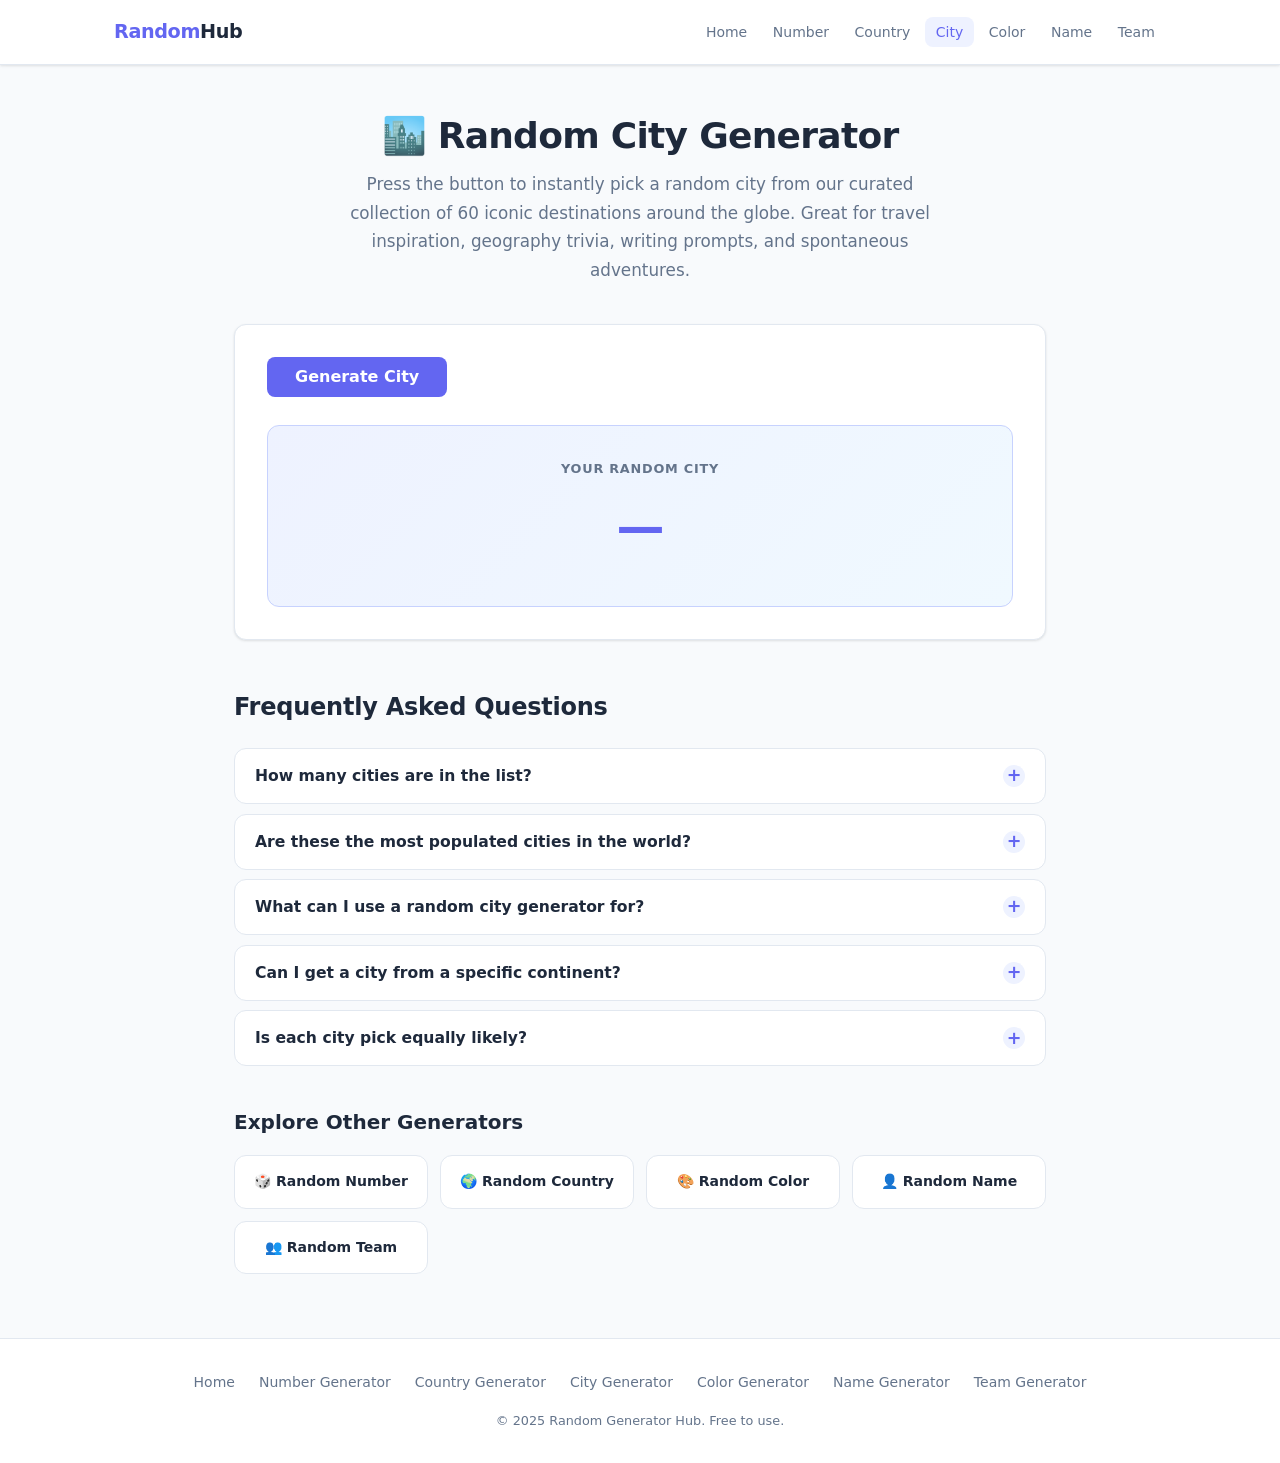
==== random-city-generator.html @ 56de4737 "initial random generator site" ====
<!DOCTYPE html>
<html lang="en">
<head>
  <meta charset="UTF-8" />
  <meta name="viewport" content="width=device-width, initial-scale=1.0" />
  <title>Random City Generator – Pick a Random City Worldwide</title>
  <meta name="description" content="Get a random city from around the world with one click. Use it for travel planning, creative writing, geography games, or just for fun." />
  <link rel="canonical" href="https://randomgeneratorhub.com/random-city-generator.html" />

  <!-- Open Graph -->
  <meta property="og:title" content="Random City Generator – Pick a Random City Worldwide" />
  <meta property="og:description" content="Instantly discover a random city from 60 global destinations. Free online tool, no sign-up, works in any browser." />
  <meta property="og:url" content="https://randomgeneratorhub.com/random-city-generator.html" />
  <meta property="og:type" content="website" />
  <meta property="og:image" content="https://randomgeneratorhub.com/og-image.png" />

  <link rel="stylesheet" href="css/style.css" />

  <!-- JSON-LD -->
  <script type="application/ld+json">
  {
    "@context": "https://schema.org",
    "@type": "WebApplication",
    "name": "Random City Generator",
    "url": "https://randomgeneratorhub.com/random-city-generator.html",
    "description": "Pick a random city from a curated list of 60 global destinations with one click.",
    "applicationCategory": "UtilityApplication",
    "operatingSystem": "Any",
    "offers": { "@type": "Offer", "price": "0", "priceCurrency": "USD" }
  }
  </script>
</head>
<body>

<header>
  <div class="nav-inner">
    <a href="index.html" class="logo">Random<span>Hub</span></a>
    <button class="nav-toggle" id="nav-toggle" aria-label="Toggle navigation" aria-expanded="false">
      <span></span><span></span><span></span>
    </button>
    <nav>
      <ul id="nav-menu">
        <li><a href="index.html">Home</a></li>
        <li><a href="random-number-generator.html">Number</a></li>
        <li><a href="random-country-generator.html">Country</a></li>
        <li><a href="random-city-generator.html" class="active">City</a></li>
        <li><a href="random-color-generator.html">Color</a></li>
        <li><a href="random-name-generator.html">Name</a></li>
        <li><a href="random-team-generator.html">Team</a></li>
      </ul>
    </nav>
  </div>
</header>

<main>
  <div class="page-header">
    <h1>🏙️ Random City Generator</h1>
    <p class="intro">Press the button to instantly pick a random city from our curated collection of 60 iconic destinations around the globe. Great for travel inspiration, geography trivia, writing prompts, and spontaneous adventures.</p>
  </div>

  <div class="tool-card">
    <button class="btn btn-primary" id="generate-btn">Generate City</button>

    <div class="result-box" aria-live="polite">
      <span class="result-label">Your random city</span>
      <span class="result-value" id="result-value">—</span>
      <span style="font-size:0.8rem;color:var(--muted)" id="result-count"></span>
    </div>
  </div>

  <!-- FAQ -->
  <section class="faq" aria-label="Frequently asked questions">
    <h2>Frequently Asked Questions</h2>

    <div class="faq-item">
      <button class="faq-question">
        How many cities are in the list?
        <span class="faq-icon">+</span>
      </button>
      <div class="faq-answer">
        The list includes 60 cities spanning every major region of the world — from Amsterdam and Buenos Aires to Tokyo and Zürich. It focuses on globally recognized cities known for culture, tourism, or commerce.
      </div>
    </div>

    <div class="faq-item">
      <button class="faq-question">
        Are these the most populated cities in the world?
        <span class="faq-icon">+</span>
      </button>
      <div class="faq-answer">
        Not exclusively. The list balances population size with international recognition and geographic diversity. Cities like Tokyo, Shanghai, and São Paulo are included, but so are smaller yet iconic cities like Prague, Dublin, and Florence.
      </div>
    </div>

    <div class="faq-item">
      <button class="faq-question">
        What can I use a random city generator for?
        <span class="faq-icon">+</span>
      </button>
      <div class="faq-answer">
        Common uses include: planning your next travel destination, setting the scene in fiction writing, hosting geography quiz nights, generating random settings for board games or role-playing games, and breaking decision paralysis when choosing a vacation spot.
      </div>
    </div>

    <div class="faq-item">
      <button class="faq-question">
        Can I get a city from a specific continent?
        <span class="faq-icon">+</span>
      </button>
      <div class="faq-answer">
        The current version generates from the full worldwide list. A continent filter is planned for a future update. For now, keep clicking — with 60 cities across six continents, variety is guaranteed.
      </div>
    </div>

    <div class="faq-item">
      <button class="faq-question">
        Is each city pick equally likely?
        <span class="faq-icon">+</span>
      </button>
      <div class="faq-answer">
        Yes. Every city has exactly the same probability of being selected, making the pick fully unbiased each time you click Generate.
      </div>
    </div>
  </section>

  <!-- Related tools -->
  <section class="related" aria-label="Related generators">
    <h2>Explore Other Generators</h2>
    <div class="related-grid">
      <a href="random-number-generator.html" class="related-link">🎲 Random Number</a>
      <a href="random-country-generator.html" class="related-link">🌍 Random Country</a>
      <a href="random-color-generator.html" class="related-link">🎨 Random Color</a>
      <a href="random-name-generator.html" class="related-link">👤 Random Name</a>
      <a href="random-team-generator.html" class="related-link">👥 Random Team</a>
    </div>
  </section>
</main>

<footer>
  <div class="footer-inner">
    <div class="footer-links">
      <a href="index.html">Home</a>
      <a href="random-number-generator.html">Number Generator</a>
      <a href="random-country-generator.html">Country Generator</a>
      <a href="random-city-generator.html">City Generator</a>
      <a href="random-color-generator.html">Color Generator</a>
      <a href="random-name-generator.html">Name Generator</a>
      <a href="random-team-generator.html">Team Generator</a>
    </div>
    <p class="footer-copy">&copy; 2025 Random Generator Hub. Free to use.</p>
  </div>
</footer>

<script src="js/main.js"></script>
<script src="js/random-city.js"></script>
</body>
</html>
---- css/style.css ----
/* ===== Variables ===== */
:root {
  --primary: #6366f1;
  --primary-dark: #4f46e5;
  --primary-light: #818cf8;
  --bg: #f8fafc;
  --surface: #ffffff;
  --text: #1e293b;
  --muted: #64748b;
  --border: #e2e8f0;
  --radius: 12px;
  --shadow: 0 1px 3px rgba(0,0,0,0.08), 0 1px 2px rgba(0,0,0,0.04);
  --shadow-md: 0 4px 6px -1px rgba(0,0,0,0.1), 0 2px 4px -1px rgba(0,0,0,0.06);
}

/* ===== Reset ===== */
*, *::before, *::after { box-sizing: border-box; margin: 0; padding: 0; }
html { scroll-behavior: smooth; -webkit-text-size-adjust: 100%; }
body { font-family: system-ui, -apple-system, BlinkMacSystemFont, 'Segoe UI', sans-serif; background: var(--bg); color: var(--text); line-height: 1.65; }
a { color: var(--primary); text-decoration: none; }
a:hover { text-decoration: underline; }
ul, ol { list-style: none; }
img { max-width: 100%; display: block; }
button { font-family: inherit; }

/* ===== Header / Nav ===== */
header {
  background: var(--surface);
  border-bottom: 1px solid var(--border);
  position: sticky;
  top: 0;
  z-index: 100;
  box-shadow: var(--shadow);
}
.nav-inner {
  max-width: 1100px;
  margin: 0 auto;
  padding: 0 1.5rem;
  display: flex;
  align-items: center;
  justify-content: space-between;
  height: 64px;
}
.logo {
  font-size: 1.2rem;
  font-weight: 800;
  color: var(--primary);
  letter-spacing: -0.02em;
  white-space: nowrap;
}
.logo span { color: var(--text); }
nav ul {
  display: flex;
  gap: 0.2rem;
  align-items: center;
}
nav ul li a {
  padding: 0.45rem 0.7rem;
  border-radius: 8px;
  color: var(--muted);
  font-size: 0.875rem;
  font-weight: 500;
  transition: color 0.15s, background 0.15s;
  white-space: nowrap;
}
nav ul li a:hover,
nav ul li a.active {
  color: var(--primary);
  background: #eef2ff;
  text-decoration: none;
}
.nav-toggle {
  display: none;
  background: none;
  border: none;
  cursor: pointer;
  padding: 0.5rem;
  flex-direction: column;
  gap: 5px;
}
.nav-toggle span {
  display: block;
  width: 22px;
  height: 2px;
  background: var(--text);
  border-radius: 2px;
  transition: 0.3s;
}

/* ===== Homepage Hero ===== */
.hero {
  text-align: center;
  padding: 5rem 1.5rem 3rem;
}
.hero h1 {
  font-size: clamp(2rem, 5vw, 3.25rem);
  font-weight: 800;
  letter-spacing: -0.03em;
  margin-bottom: 1rem;
  line-height: 1.2;
}
.hero h1 span { color: var(--primary); }
.hero p {
  font-size: 1.15rem;
  color: var(--muted);
  max-width: 560px;
  margin: 0 auto 2.5rem;
}

/* ===== Generator Cards Grid (Homepage) ===== */
.generators-grid {
  display: grid;
  grid-template-columns: repeat(auto-fill, minmax(240px, 1fr));
  gap: 1.25rem;
  max-width: 1000px;
  margin: 0 auto;
  padding: 0 1.5rem 4rem;
}
.generator-card {
  background: var(--surface);
  border: 1px solid var(--border);
  border-radius: var(--radius);
  padding: 2rem 1.5rem;
  text-align: center;
  transition: all 0.2s;
  display: block;
  color: var(--text);
  box-shadow: var(--shadow);
}
.generator-card:hover {
  border-color: var(--primary);
  transform: translateY(-4px);
  box-shadow: var(--shadow-md);
  text-decoration: none;
}
.generator-card .icon {
  font-size: 2.75rem;
  margin-bottom: 1rem;
  display: block;
  line-height: 1;
}
.generator-card h2 {
  font-size: 1.05rem;
  font-weight: 700;
  color: var(--text);
  margin-bottom: 0.5rem;
}
.generator-card p {
  font-size: 0.85rem;
  color: var(--muted);
  line-height: 1.5;
}

/* ===== Main Content ===== */
main {
  max-width: 860px;
  margin: 0 auto;
  padding: 3rem 1.5rem 4rem;
}
.page-header {
  text-align: center;
  margin-bottom: 2.5rem;
}
h1 {
  font-size: clamp(1.6rem, 4vw, 2.25rem);
  font-weight: 800;
  letter-spacing: -0.02em;
  line-height: 1.25;
  margin-bottom: 0.75rem;
}
.intro {
  font-size: 1.05rem;
  color: var(--muted);
  max-width: 620px;
  margin: 0 auto;
  line-height: 1.7;
}

/* ===== Tool Card ===== */
.tool-card {
  background: var(--surface);
  border: 1px solid var(--border);
  border-radius: var(--radius);
  padding: 2rem;
  margin-bottom: 2rem;
  box-shadow: var(--shadow);
}

/* ===== Form Elements ===== */
.form-group { margin-bottom: 1.25rem; }
.form-row {
  display: grid;
  grid-template-columns: 1fr 1fr;
  gap: 1rem;
}
label {
  display: block;
  font-weight: 600;
  font-size: 0.875rem;
  margin-bottom: 0.4rem;
  color: var(--text);
}
input[type="number"],
input[type="text"],
textarea {
  width: 100%;
  padding: 0.7rem 1rem;
  border: 1.5px solid var(--border);
  border-radius: 8px;
  font-size: 1rem;
  color: var(--text);
  background: var(--bg);
  transition: border-color 0.2s, box-shadow 0.2s;
  -webkit-appearance: none;
}
input:focus, textarea:focus {
  outline: none;
  border-color: var(--primary);
  box-shadow: 0 0 0 3px rgba(99,102,241,0.12);
}
textarea {
  resize: vertical;
  min-height: 130px;
  font-family: inherit;
  line-height: 1.6;
}

/* ===== Buttons ===== */
.btn {
  display: inline-flex;
  align-items: center;
  justify-content: center;
  gap: 0.5rem;
  padding: 0.75rem 1.75rem;
  border-radius: 8px;
  font-size: 1rem;
  font-weight: 600;
  cursor: pointer;
  transition: all 0.2s;
  border: none;
  line-height: 1;
}
.btn-primary {
  background: var(--primary);
  color: #fff;
}
.btn-primary:hover {
  background: var(--primary-dark);
  transform: translateY(-1px);
  box-shadow: 0 4px 12px rgba(99,102,241,0.35);
}
.btn-primary:active { transform: translateY(0); }
.btn-secondary {
  background: var(--bg);
  color: var(--text);
  border: 1.5px solid var(--border);
}
.btn-secondary:hover {
  border-color: var(--primary);
  color: var(--primary);
  background: #eef2ff;
}
.btn-group {
  display: flex;
  gap: 0.75rem;
  flex-wrap: wrap;
  margin-top: 0.5rem;
}

/* ===== Result Box ===== */
.result-box {
  margin-top: 1.75rem;
  padding: 2rem;
  background: linear-gradient(135deg, #eef2ff 0%, #f0f9ff 100%);
  border: 1.5px solid #c7d2fe;
  border-radius: var(--radius);
  text-align: center;
  min-height: 90px;
  display: flex;
  align-items: center;
  justify-content: center;
  flex-direction: column;
  gap: 0.5rem;
}
.result-label {
  font-size: 0.8rem;
  font-weight: 600;
  color: var(--muted);
  text-transform: uppercase;
  letter-spacing: 0.06em;
}
.result-value {
  font-size: clamp(2rem, 6vw, 3rem);
  font-weight: 800;
  color: var(--primary);
  letter-spacing: -0.02em;
  word-break: break-word;
}
.result-value.animate { animation: pop 0.25s ease; }
@keyframes pop {
  0% { transform: scale(0.75); opacity: 0.4; }
  100% { transform: scale(1); opacity: 1; }
}
.result-placeholder {
  color: var(--muted);
  font-size: 1rem;
  font-style: italic;
}

/* ===== Color Generator ===== */
.color-preview {
  width: 100%;
  height: 160px;
  border-radius: var(--radius);
  margin-bottom: 1.25rem;
  transition: background-color 0.3s ease;
  border: 1.5px solid var(--border);
  background: #6366f1;
}
.color-codes {
  display: flex;
  gap: 1.5rem;
  flex-wrap: wrap;
  align-items: center;
  justify-content: center;
  margin: 1rem 0;
}
.color-code-block { text-align: center; }
.color-code-label {
  font-size: 0.75rem;
  font-weight: 600;
  color: var(--muted);
  text-transform: uppercase;
  letter-spacing: 0.06em;
  margin-bottom: 0.25rem;
}
.color-code-value {
  font-size: 1.5rem;
  font-weight: 800;
  color: var(--text);
  letter-spacing: 0.02em;
}

/* ===== Team Generator ===== */
.teams-grid {
  display: grid;
  grid-template-columns: repeat(auto-fill, minmax(170px, 1fr));
  gap: 1rem;
  margin-top: 1.5rem;
}
.team-card {
  background: var(--bg);
  border: 1.5px solid var(--border);
  border-radius: var(--radius);
  padding: 1.25rem;
}
.team-card h3 {
  font-size: 0.9rem;
  font-weight: 700;
  color: var(--primary);
  margin-bottom: 0.75rem;
  padding-bottom: 0.5rem;
  border-bottom: 1px solid var(--border);
  text-transform: uppercase;
  letter-spacing: 0.04em;
}
.team-card ul li {
  padding: 0.3rem 0;
  font-size: 0.925rem;
  color: var(--text);
  border-bottom: 1px solid var(--border);
}
.team-card ul li:last-child { border-bottom: none; }

/* ===== Error state ===== */
.error-msg {
  color: #ef4444;
  font-size: 0.9rem;
  font-weight: 500;
  margin-top: 0.5rem;
}

/* ===== FAQ ===== */
.faq { margin: 3rem 0 2rem; }
.faq > h2 {
  font-size: 1.5rem;
  font-weight: 700;
  margin-bottom: 1.25rem;
  letter-spacing: -0.01em;
}
.faq-item {
  border: 1.5px solid var(--border);
  border-radius: var(--radius);
  margin-bottom: 0.6rem;
  overflow: hidden;
  background: var(--surface);
}
.faq-question {
  width: 100%;
  text-align: left;
  background: transparent;
  border: none;
  padding: 1rem 1.25rem;
  font-size: 0.975rem;
  font-weight: 600;
  cursor: pointer;
  display: flex;
  justify-content: space-between;
  align-items: center;
  color: var(--text);
  gap: 1rem;
  transition: background 0.15s;
}
.faq-question:hover { background: var(--bg); }
.faq-icon {
  flex-shrink: 0;
  width: 22px;
  height: 22px;
  border-radius: 50%;
  background: #eef2ff;
  color: var(--primary);
  display: flex;
  align-items: center;
  justify-content: center;
  font-size: 1.1rem;
  font-weight: 700;
  transition: transform 0.2s;
  line-height: 1;
}
.faq-item.open .faq-icon { transform: rotate(45deg); }
.faq-answer {
  display: none;
  padding: 0 1.25rem 1rem;
  color: var(--muted);
  line-height: 1.75;
  font-size: 0.95rem;
}
.faq-item.open .faq-answer { display: block; }

/* ===== Related Links ===== */
.related { margin-top: 2.5rem; }
.related h2 {
  font-size: 1.25rem;
  font-weight: 700;
  margin-bottom: 1rem;
}
.related-grid {
  display: grid;
  grid-template-columns: repeat(auto-fill, minmax(175px, 1fr));
  gap: 0.75rem;
}
.related-link {
  display: block;
  padding: 0.875rem 1rem;
  background: var(--surface);
  border: 1.5px solid var(--border);
  border-radius: var(--radius);
  font-weight: 600;
  font-size: 0.875rem;
  text-align: center;
  transition: all 0.2s;
  color: var(--text);
}
.related-link:hover {
  border-color: var(--primary);
  color: var(--primary);
  background: #eef2ff;
  text-decoration: none;
  transform: translateY(-2px);
  box-shadow: var(--shadow-md);
}

/* Stacked related sections: reduce gap between consecutive ones */
.related + .related { margin-top: 1.25rem; }

/* ===== Footer ===== */
footer {
  background: var(--surface);
  border-top: 1px solid var(--border);
  padding: 2rem 1.5rem;
  text-align: center;
}
.footer-inner { max-width: 900px; margin: 0 auto; }
.footer-links {
  display: flex;
  flex-wrap: wrap;
  justify-content: center;
  gap: 0.5rem 1.5rem;
  margin-bottom: 1rem;
}
.footer-links a {
  color: var(--muted);
  font-size: 0.875rem;
}
.footer-links a:hover { color: var(--primary); }
.footer-copy {
  font-size: 0.8rem;
  color: var(--muted);
}

/* ===== Responsive ===== */
@media (max-width: 700px) {
  .nav-toggle { display: flex; }
  nav ul {
    display: none;
    flex-direction: column;
    position: absolute;
    top: 64px;
    left: 0;
    right: 0;
    background: var(--surface);
    border-bottom: 1px solid var(--border);
    padding: 0.75rem 1rem;
    gap: 0.2rem;
    box-shadow: var(--shadow-md);
  }
  nav ul.open { display: flex; }
  nav ul li a { display: block; padding: 0.6rem 0.75rem; }
  .form-row { grid-template-columns: 1fr; }
  .hero { padding: 3rem 1.5rem 2rem; }
  main { padding: 2rem 1.25rem 3rem; }
  .tool-card { padding: 1.5rem; }
  .result-box { padding: 1.5rem; }
}
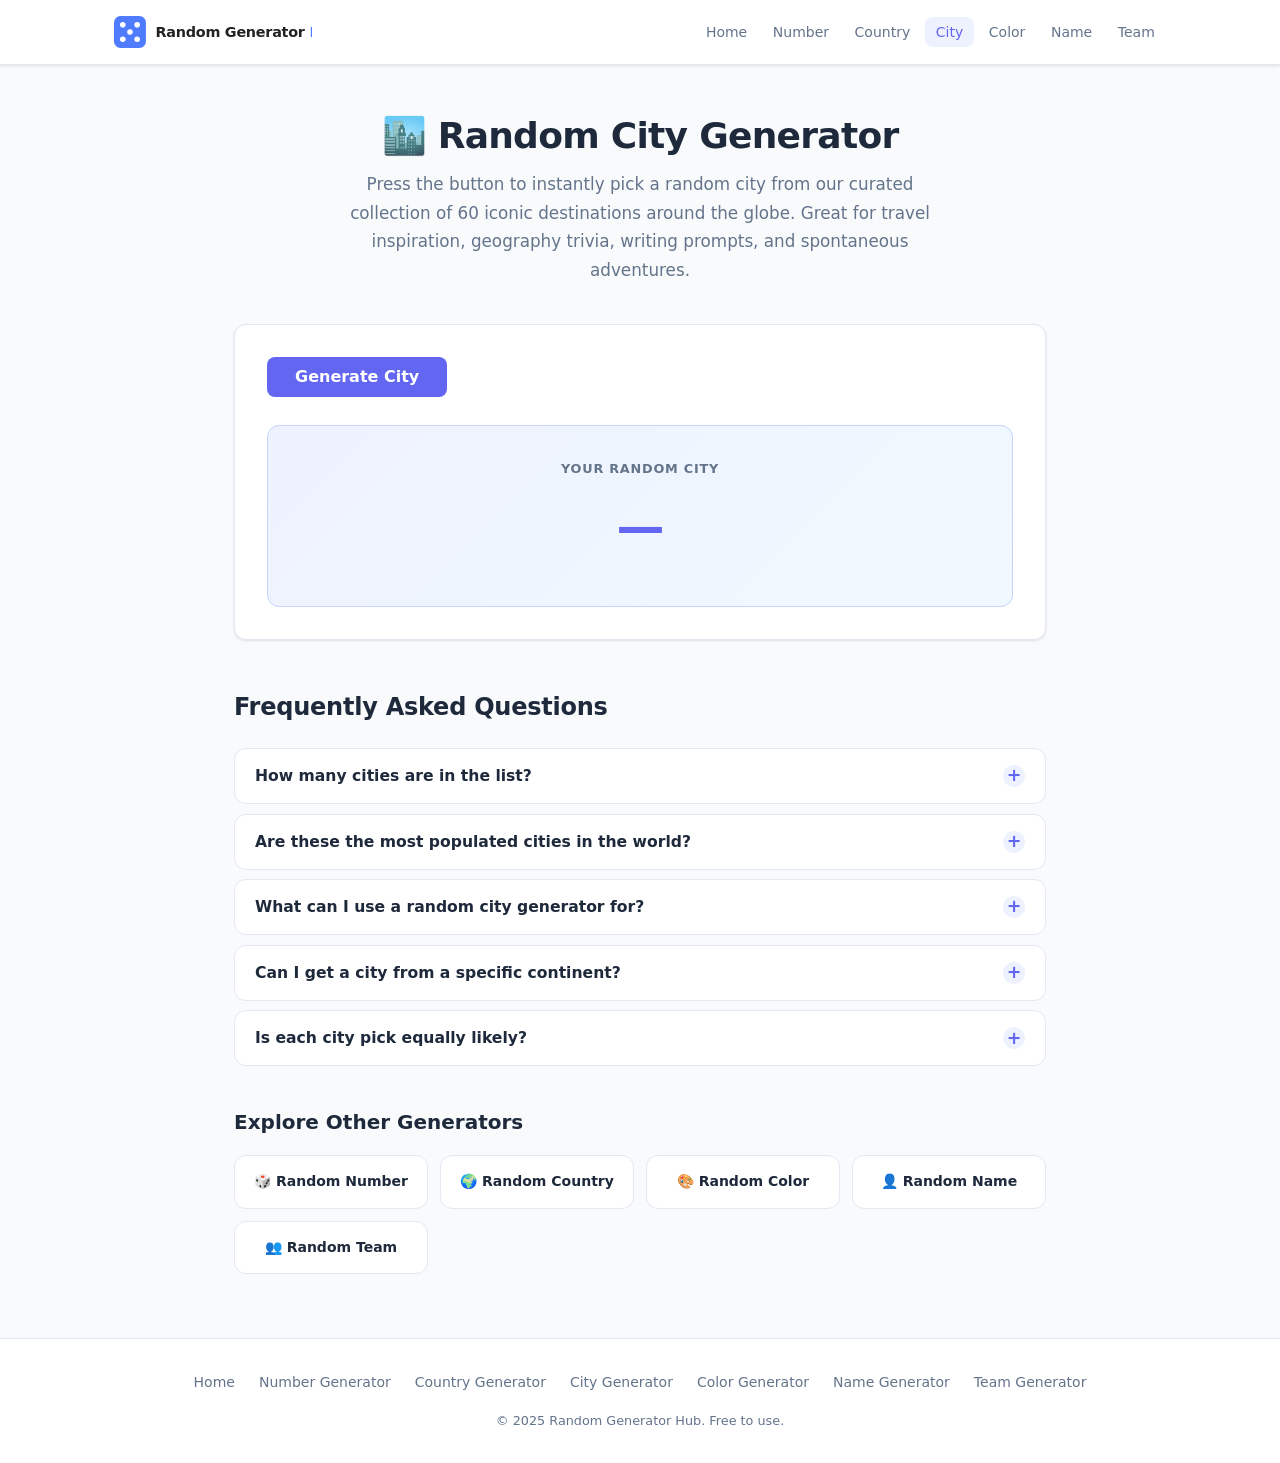
==== commit 9ca28280: "favicon" ====
--- a/random-city-generator.html
+++ b/random-city-generator.html
@@ -12,8 +12,11 @@
   <meta property="og:description" content="Instantly discover a random city from 60 global destinations. Free online tool, no sign-up, works in any browser." />
   <meta property="og:url" content="https://randomgeneratorhub.com/random-city-generator.html" />
   <meta property="og:type" content="website" />
-  <meta property="og:image" content="https://randomgeneratorhub.com/og-image.png" />
+  <meta property="og:image" content="https://randomgeneratorhub.com/assets/logo.svg" />
 
+  <link rel="icon" type="image/svg+xml" href="assets/favicon.svg">
+  <link rel="icon" type="image/png" sizes="32x32" href="assets/favicon.png">
+  <link rel="shortcut icon" href="assets/favicon.ico">
   <link rel="stylesheet" href="css/style.css" />
 
   <!-- JSON-LD -->
@@ -34,7 +37,7 @@
 
 <header>
   <div class="nav-inner">
-    <a href="index.html" class="logo">Random<span>Hub</span></a>
+    <a href="index.html" class="logo"><img src="assets/logo.svg" alt="Random Generator Hub" height="32" width="auto"></a>
     <button class="nav-toggle" id="nav-toggle" aria-label="Toggle navigation" aria-expanded="false">
       <span></span><span></span><span></span>
     </button>
--- a/css/style.css
+++ b/css/style.css
@@ -42,13 +42,16 @@
   height: 64px;
 }
 .logo {
-  font-size: 1.2rem;
-  font-weight: 800;
-  color: var(--primary);
-  letter-spacing: -0.02em;
+  display: flex;
+  align-items: center;
   white-space: nowrap;
-}
-.logo span { color: var(--text); }
+  text-decoration: none;
+}
+.logo img {
+  height: 32px;
+  width: auto;
+  display: block;
+}
 nav ul {
   display: flex;
   gap: 0.2rem;
